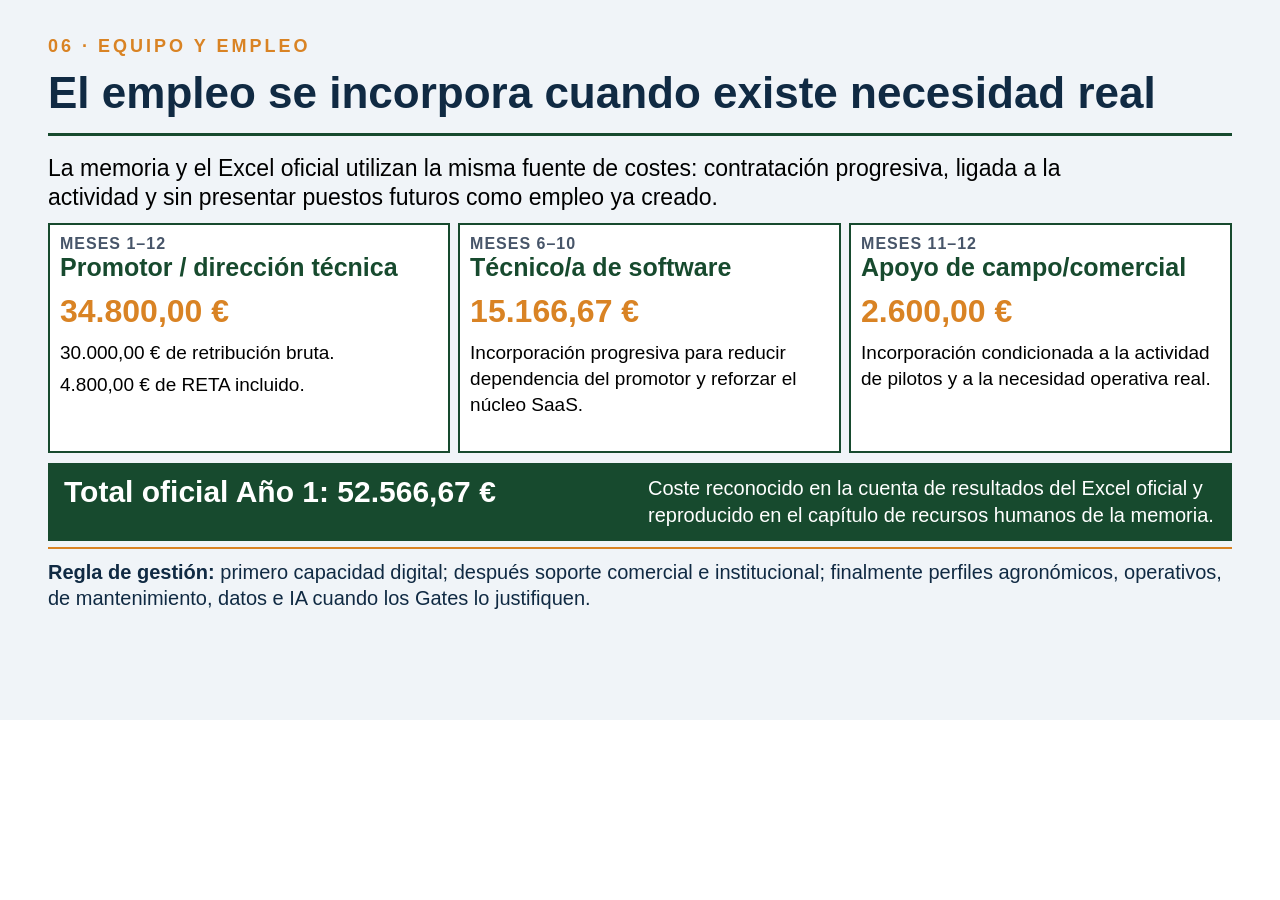
==== deliverables/PIE_PLUS_V5.6.2_DEFENSA/slides/empleo.html @ fe5f65c3 "docs: publish PIE PLUS v5.6.2 defense package" ====
<!DOCTYPE html>
<html lang="es">
<head>
<meta charset="UTF-8">
<style>
*{box-sizing:border-box}
body{margin:0}
.slide-container{width:1280px;min-height:720px;background:#F0F4F8;padding:36px 48px 12px;font-family:Arial,sans-serif;color:#102A43}
.kicker{font-size:18px;letter-spacing:3px;color:#D98324;font-weight:700}
.title{font-size:44px;line-height:1.08;font-weight:800;margin-top:12px;border-bottom:3px solid #174A2E;padding-bottom:16px}
.intro{font-size:23px;line-height:1.3;color:#000;margin-top:18px;max-width:1080px}
.people{display:grid;grid-template-columns:1.05fr 1fr 1fr;gap:8px;margin-top:10px}
.person{background:#FFFFFF;border:2px solid #174A2E;min-height:230px;padding:10px}
.person h2{font-size:25px;line-height:1.12;color:#174A2E;margin:0 0 12px}
.amount{font-size:32px;font-weight:800;color:#D98324;margin:6px 0 10px}
.person p{font-size:19px;line-height:1.35;color:#000;margin:0 0 6px}
.tag{font-size:16px;letter-spacing:1px;color:#475569;font-weight:700;text-transform:uppercase}
.total{display:grid;grid-template-columns:1fr 1fr;gap:16px;margin-top:10px;background:#174A2E;color:#FFFFFF;padding:12px 16px}
.total strong{font-size:30px;color:#FFFFFF}.total span{font-size:20px;line-height:1.35;color:#FFFFFF}
.note{margin-top:6px;font-size:20px;line-height:1.3;color:#102A43;border-top:2px solid #D98324;padding-top:10px}
</style>
</head>
<body>
<div class="slide-container">
  <div class="kicker">06 · EQUIPO Y EMPLEO</div>
  <div class="title">El empleo se incorpora cuando existe necesidad real</div>
  <div class="intro">La memoria y el Excel oficial utilizan la misma fuente de costes: contratación progresiva, ligada a la actividad y sin presentar puestos futuros como empleo ya creado.</div>
  <div class="people">
    <div class="person"><div class="tag">Meses 1–12</div><h2>Promotor / dirección técnica</h2><div class="amount">34.800,00 €</div><p>30.000,00 € de retribución bruta.</p><p>4.800,00 € de RETA incluido.</p></div>
    <div class="person"><div class="tag">Meses 6–10</div><h2>Técnico/a de software</h2><div class="amount">15.166,67 €</div><p>Incorporación progresiva para reducir dependencia del promotor y reforzar el núcleo SaaS.</p></div>
    <div class="person"><div class="tag">Meses 11–12</div><h2>Apoyo de campo/comercial</h2><div class="amount">2.600,00 €</div><p>Incorporación condicionada a la actividad de pilotos y a la necesidad operativa real.</p></div>
  </div>
  <div class="total"><strong>Total oficial Año 1: 52.566,67 €</strong><span>Coste reconocido en la cuenta de resultados del Excel oficial y reproducido en el capítulo de recursos humanos de la memoria.</span></div>
  <div class="note"><strong>Regla de gestión:</strong> primero capacidad digital; después soporte comercial e institucional; finalmente perfiles agronómicos, operativos, de mantenimiento, datos e IA cuando los Gates lo justifiquen.</div>
</div>
</body>
</html>
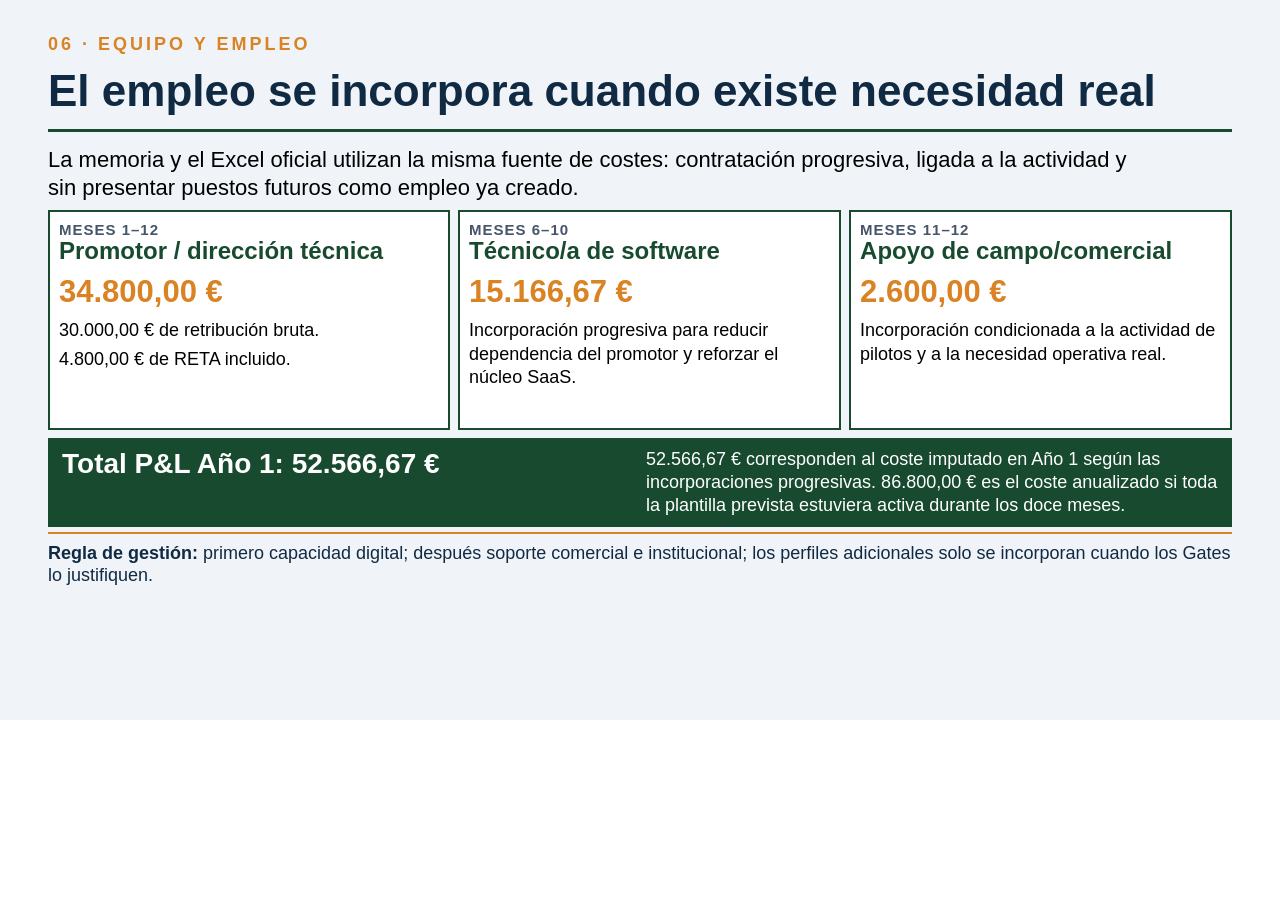
==== commit 53283597: "docs: apply financial bridge and staffing progress analysis" ====
--- a/deliverables/PIE_PLUS_V5.6.2_DEFENSA/slides/empleo.html
+++ b/deliverables/PIE_PLUS_V5.6.2_DEFENSA/slides/empleo.html
@@ -1,37 +1 @@
-<!DOCTYPE html>
-<html lang="es">
-<head>
-<meta charset="UTF-8">
-<style>
-*{box-sizing:border-box}
-body{margin:0}
-.slide-container{width:1280px;min-height:720px;background:#F0F4F8;padding:36px 48px 12px;font-family:Arial,sans-serif;color:#102A43}
-.kicker{font-size:18px;letter-spacing:3px;color:#D98324;font-weight:700}
-.title{font-size:44px;line-height:1.08;font-weight:800;margin-top:12px;border-bottom:3px solid #174A2E;padding-bottom:16px}
-.intro{font-size:23px;line-height:1.3;color:#000;margin-top:18px;max-width:1080px}
-.people{display:grid;grid-template-columns:1.05fr 1fr 1fr;gap:8px;margin-top:10px}
-.person{background:#FFFFFF;border:2px solid #174A2E;min-height:230px;padding:10px}
-.person h2{font-size:25px;line-height:1.12;color:#174A2E;margin:0 0 12px}
-.amount{font-size:32px;font-weight:800;color:#D98324;margin:6px 0 10px}
-.person p{font-size:19px;line-height:1.35;color:#000;margin:0 0 6px}
-.tag{font-size:16px;letter-spacing:1px;color:#475569;font-weight:700;text-transform:uppercase}
-.total{display:grid;grid-template-columns:1fr 1fr;gap:16px;margin-top:10px;background:#174A2E;color:#FFFFFF;padding:12px 16px}
-.total strong{font-size:30px;color:#FFFFFF}.total span{font-size:20px;line-height:1.35;color:#FFFFFF}
-.note{margin-top:6px;font-size:20px;line-height:1.3;color:#102A43;border-top:2px solid #D98324;padding-top:10px}
-</style>
-</head>
-<body>
-<div class="slide-container">
-  <div class="kicker">06 · EQUIPO Y EMPLEO</div>
-  <div class="title">El empleo se incorpora cuando existe necesidad real</div>
-  <div class="intro">La memoria y el Excel oficial utilizan la misma fuente de costes: contratación progresiva, ligada a la actividad y sin presentar puestos futuros como empleo ya creado.</div>
-  <div class="people">
-    <div class="person"><div class="tag">Meses 1–12</div><h2>Promotor / dirección técnica</h2><div class="amount">34.800,00 €</div><p>30.000,00 € de retribución bruta.</p><p>4.800,00 € de RETA incluido.</p></div>
-    <div class="person"><div class="tag">Meses 6–10</div><h2>Técnico/a de software</h2><div class="amount">15.166,67 €</div><p>Incorporación progresiva para reducir dependencia del promotor y reforzar el núcleo SaaS.</p></div>
-    <div class="person"><div class="tag">Meses 11–12</div><h2>Apoyo de campo/comercial</h2><div class="amount">2.600,00 €</div><p>Incorporación condicionada a la actividad de pilotos y a la necesidad operativa real.</p></div>
-  </div>
-  <div class="total"><strong>Total oficial Año 1: 52.566,67 €</strong><span>Coste reconocido en la cuenta de resultados del Excel oficial y reproducido en el capítulo de recursos humanos de la memoria.</span></div>
-  <div class="note"><strong>Regla de gestión:</strong> primero capacidad digital; después soporte comercial e institucional; finalmente perfiles agronómicos, operativos, de mantenimiento, datos e IA cuando los Gates lo justifiquen.</div>
-</div>
-</body>
-</html>
+<!DOCTYPE html><html lang="es"><head><meta charset="UTF-8"><style>*{box-sizing:border-box}body{margin:0}.slide-container{width:1280px;min-height:720px;background:#F0F4F8;padding:34px 48px 8px;font-family:Arial,sans-serif;color:#102A43}.kicker{font-size:18px;letter-spacing:3px;color:#D98324;font-weight:700}.title{font-size:44px;line-height:1.08;font-weight:800;margin-top:12px;border-bottom:3px solid #174A2E;padding-bottom:14px}.intro{font-size:22px;line-height:1.28;color:#000;margin-top:14px;max-width:1080px}.people{display:grid;grid-template-columns:1.05fr 1fr 1fr;gap:8px;margin-top:8px}.person{background:#fff;border:2px solid #174A2E;min-height:220px;padding:9px}.person h2{font-size:24px;line-height:1.1;color:#174A2E;margin:0 0 10px}.amount{font-size:31px;font-weight:800;color:#D98324;margin:6px 0 9px}.person p{font-size:18px;line-height:1.3;color:#000;margin:0 0 5px}.tag{font-size:15px;letter-spacing:1px;color:#475569;font-weight:700;text-transform:uppercase}.total{display:grid;grid-template-columns:1fr 1fr;gap:12px;margin-top:8px;background:#174A2E;color:#fff;padding:10px 14px}.total strong{font-size:28px;color:#fff}.total span{font-size:18px;line-height:1.28;color:#fff}.note{margin-top:5px;font-size:18px;line-height:1.25;color:#102A43;border-top:2px solid #D98324;padding-top:8px}</style></head><body><div class="slide-container"><div class="inner"><div class="kicker">06 · EQUIPO Y EMPLEO</div><div class="title">El empleo se incorpora cuando existe necesidad real</div><div class="intro">La memoria y el Excel oficial utilizan la misma fuente de costes: contratación progresiva, ligada a la actividad y sin presentar puestos futuros como empleo ya creado.</div><div class="people"><div class="person"><div class="tag">Meses 1–12</div><h2>Promotor / dirección técnica</h2><div class="amount">34.800,00 €</div><p>30.000,00 € de retribución bruta.</p><p>4.800,00 € de RETA incluido.</p></div><div class="person"><div class="tag">Meses 6–10</div><h2>Técnico/a de software</h2><div class="amount">15.166,67 €</div><p>Incorporación progresiva para reducir dependencia del promotor y reforzar el núcleo SaaS.</p></div><div class="person"><div class="tag">Meses 11–12</div><h2>Apoyo de campo/comercial</h2><div class="amount">2.600,00 €</div><p>Incorporación condicionada a la actividad de pilotos y a la necesidad operativa real.</p></div></div><div class="total"><strong>Total P&amp;L Año 1: 52.566,67 €</strong><span>52.566,67 € corresponden al coste imputado en Año 1 según las incorporaciones progresivas. 86.800,00 € es el coste anualizado si toda la plantilla prevista estuviera activa durante los doce meses.</span></div><div class="note"><strong>Regla de gestión:</strong> primero capacidad digital; después soporte comercial e institucional; los perfiles adicionales solo se incorporan cuando los Gates lo justifiquen.</div></div></div></body></html>
